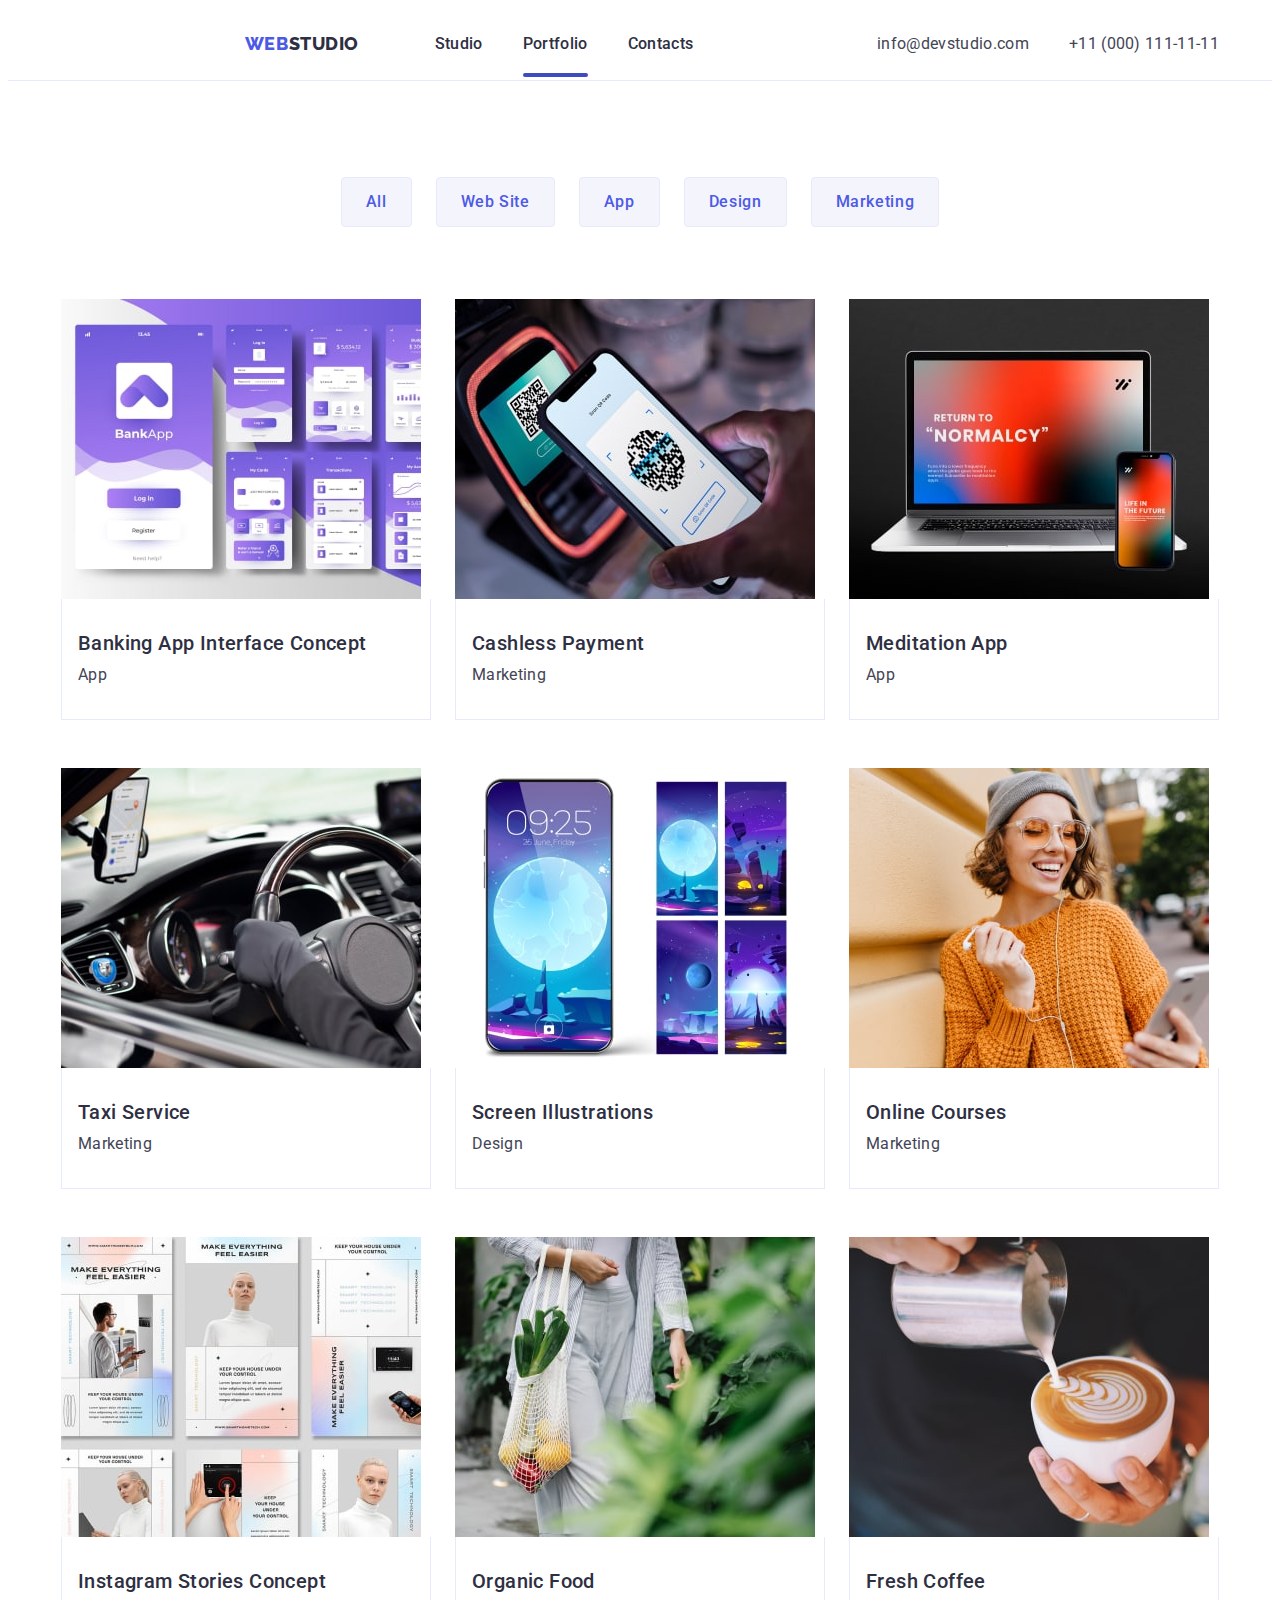
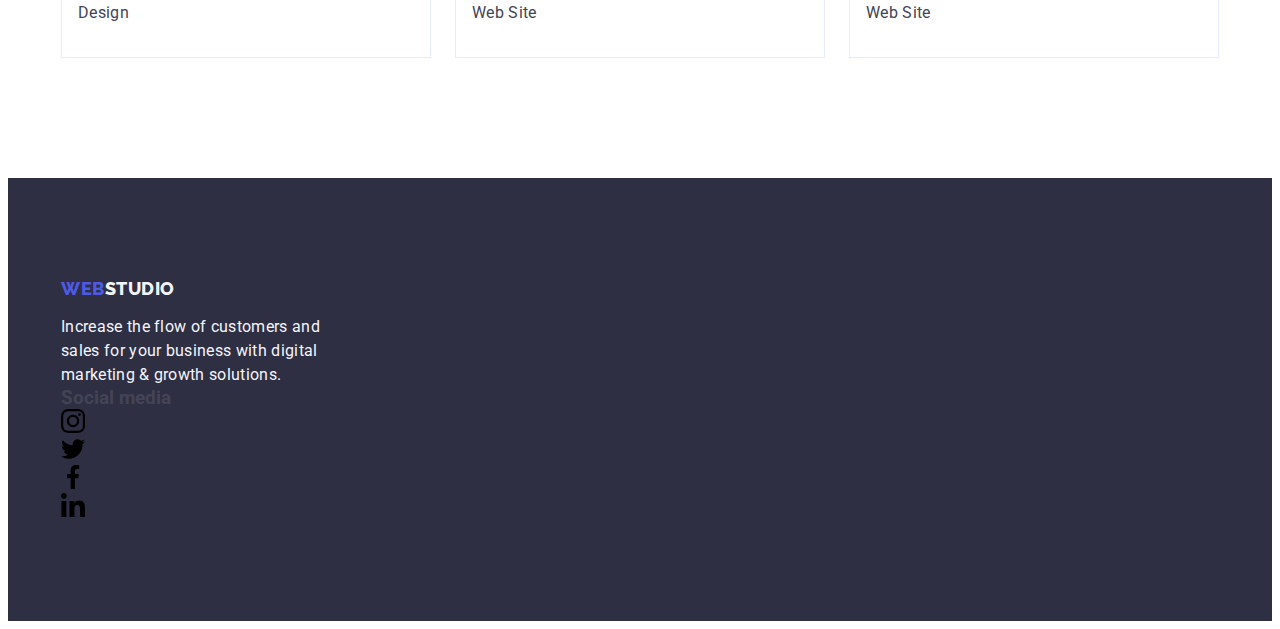
==== portfolio.html @ 26437683 "hw" ====
<!DOCTYPE html>
<html lang="en">
  <head>
    <meta charset="UTF-8" />
    <meta name="viewport" content="width=device-width, initial-scale=1.0" />
    <title>Portfolio</title>
    <link
      rel="stylesheet"
      href="https://cdnjs.cloudflare.com/ajax/libs/modern-normalize/2.0.0/modern-normalize.min.css"
      integrity="sha512-4xo8blKMVCiXpTaLzQSLSw3KFOVPWhm/TRtuPVc4WG6kUgjH6J03IBuG7JZPkcWMxJ5huwaBpOpnwYElP/m6wg=="
      crossorigin="anonymous"
      referrerpolicy="no-referrer"
    />
    <link rel="preconnect" href="https://fonts.googleapis.com" />
    <link rel="preconnect" href="https://fonts.gstatic.com" crossorigin />
    <link
      href="https://fonts.googleapis.com/css2?family=Raleway:wght@800&family=Roboto:wght@400;500;700;900&display=swap"
      rel="stylesheet"
    />
    <link rel="stylesheet" href="./css/styles.css" />
  </head>
  <body>
    <header class="portfolio">
      <div class="portfolio-container container">
        <nav class="portfolio-nav">
          <a href="./index.html" class="portfolio-link-logo link"
            >Web<span class="portfolio-accent">Studio</span>
          </a>
          <ul class="portfolio-list list">
            <li class="portfolio-item">
              <a href="./index.html" class="portfolio-link link">Studio</a>
            </li>
            <li class="portfolio-item">
              <a href="./portfolio.html" class="portfolio-link current link"
                >Portfolio</a
              >
            </li>
            <li class="portfolio-item">
              <a href="" class="portfolio-link link">Contacts</a>
            </li>
          </ul>
        </nav>
        <address class="portfolio-contacts">
          <ul class="portfolio-contacts-list list">
            <li class="portfolio-contacts-item">
              <a
                href="mailto:info@devstudio.com"
                class="portfolio-contacts-link link"
                >info@devstudio.com</a
              >
            </li>
            <li class="portfolio-contacts-item">
              <a href="tel:+110001111111" class="portfolio-contacts-link link"
                >+11 (000) 111-11-11</a
              >
            </li>
          </ul>
        </address>
      </div>
    </header>
    <main>
      <section class="menu">
        <div class="container">
          <h1 class="visually-hidden">Lorem ipsum</h1>
          <ul class="menu-list list">
            <li class="menu-item">
              <button type="button" id="all" class="menu-btn">All</button>
            </li>
            <li class="menu-item">
              <button type="button" id=">web-site" class="menu-btn">
                Web Site
              </button>
            </li>
            <li class="menu-item">
              <button type="button" id="app" class="menu-btn">App</button>
            </li>
            <li class="menu-item">
              <button type="button" id="design" class="menu-btn">Design</button>
            </li>
            <li class="menu-item">
              <button type="button" id="marketing" class="menu-btn">
                Marketing
              </button>
            </li>
          </ul>
          <ul class="gallery-list list">
            <li class="gallery-item">
              <a href="#app" class="gallery-link link">
                <img
                  src="./images/img1p.jpg"
                  alt="Banking Interface"
                  width="360"
                />
                <div class="text-container">
                  <h2 class="gallery-title">Banking App Interface Concept</h2>
                  <p class="gallery-text">App</p>
                </div>
              </a>
            </li>
            <li class="gallery-item">
              <a href="#maketing" class="gallery-link link">
                <img
                  src="./images/img2p.jpg"
                  alt="payment by phone"
                  width="360"
                />
                <div class="text-container">
                  <h2 class="gallery-title">Cashless Payment</h2>
                  <p class="gallery-text">Marketing</p>
                </div>
              </a>
            </li>
            <li class="gallery-item">
              <a href="#app" class="gallery-link link">
                <img
                  src="./images/img3p.jpg"
                  alt="laptop and phone"
                  width="360"
                />
                <div class="text-container">
                  <h2 class="gallery-title">Meditation App</h2>
                  <p class="gallery-text">App</p>
                </div>
              </a>
            </li>
            <li class="gallery-item">
              <a href="#matketing" class="gallery-link link">
                <img src="./images/img4p.jpg" alt="taxi salon" width="360" />
                <div class="text-container">
                  <h2 class="gallery-title">Taxi Service</h2>
                  <p class="gallery-text">Marketing</p>
                </div>
              </a>
            </li>
            <li class="gallery-item">
              <a href="#desing" class="gallery-link link">
                <img src="./images/img5p.jpg" alt="phone screen" width="360" />
                <div class="text-container">
                  <h2 class="gallery-title">Screen Illustrations</h2>
                  <p class="gallery-text">Design</p>
                </div>
              </a>
            </li>
            <li class="gallery-item">
              <a href="#marketing" class="gallery-link link">
                <img
                  src="./images/img6p.jpg"
                  alt="a girl in a yellow sweater"
                  width="360"
                />
                <div class="text-container">
                  <h2 class="gallery-title">Online Courses</h2>
                  <p class="gallery-text">Marketing</p>
                </div>
              </a>
            </li>
            <li class="gallery-item">
              <a href="design" class="gallery-link link">
                <img
                  src="./images/img7p.jpg"
                  alt="photo from Instagram"
                  width="360"
                />
                <div class="text-container">
                  <h2 class="gallery-title">Instagram Stories Concept</h2>
                  <div></div>
                  <p class="gallery-text">Design</p>
                </div>
              </a>
            </li>
            <li class="gallery-item">
              <a href="#web-site" class="gallery-link link">
                <img
                  src="./images/img8p.jpg"
                  alt="fruit in a bag"
                  width="360"
                />
                <div class="text-container">
                  <h2 class="gallery-title">Organic Food</h2>
                  <p class="gallery-text">Web Site</p>
                </div>
              </a>
            </li>
            <li class="gallery-item">
              <a href="#web-site" class="gallery-link link">
                <img
                  src="./images/img9p.jpg"
                  alt="coffee with milk"
                  width="360"
                />
                <div class="text-container">
                  <h2 class="gallery-title">Fresh Coffee</h2>
                  <p class="gallery-text">Web Site</p>
                </div>
              </a>
            </li>
          </ul>
        </div>
      </section>
    </main>
    <footer class="footer-pf">
      <div class="container">
        <div class="portfolio-footer-logo">
          <a href="./index.html" class="pf-link-logo link"
            >Web<span class="pf-logo-accent">Studio</span></a
          >
          <p class="pf-text">
            Increase the flow of customers and sales for your business with
            digital marketing & growth solutions.
          </p>
        </div>
        <div class="pf-social-media">
          <h3 class="pf-social-title">Social media</h3>
          <ul class="pf-social-list list">
            <li class="pf-social-item">
              <a
                class="pf-social-link link"
                link
                href=""
                aria-label="instagram"
                target="_blank"
              >
                <svg class="pf-socials-icons" width="24" height="24">
                  <use href="./images/icons.svg#icon-instagram"></use>
                </svg>
              </a>
            </li>
            <li class="pf-social-item">
              <a
                class="pf-social-link link"
                href=""
                aria-label="twitter"
                target="_blank"
              >
                <svg class="pfr-socials-icons" width="24" height="24">
                  <use href="./images/icons.svg#icon-twitter"></use>
                </svg>
              </a>
            </li>
            <li class="pf-social-item">
              <a
                class="pf-social-link link"
                href=""
                aria-label="facebook"
                target="_blank"
              >
                <svg class="pf-socials-icons" width="24" height="24">
                  <use href="./images/icons.svg#icon-facebook"></use>
                </svg>
              </a>
            </li>
            <li class="pf-social-item">
              <a
                class="pf-social-link link"
                href=""
                aria-label="linkedin"
                target="_blank"
              >
                <svg class="pf-socials-icons" width="24" height="24">
                  <use href="./images/icons.svg#icon-linkedin"></use>
                </svg>
              </a>
            </li>
          </ul>
        </div>
      </div>
    </footer>
  </body>
</html>
---- css/styles.css ----
:root{
    --cornflower:#E7E9FC;
    --iris:#4D5AE5;
    --navy-blue:#2E2F42;
    --slate:#434455;
    --white:#FFFFFF;
    --ocean:#404BBF;
    --cloud:#F4F4FD;
}

body{
    font-family: Roboto, sans-serif;
    color: #434455;
    background-color:var(--white);
}

h1,h2,h3,h4,h5,h6,p{
    margin-top: 0;
    margin-bottom: 0;
}

ul{
    margin-top: 0;
    margin-bottom: 0;
    padding-left: 0;
}

img{
    display: block;
}

.container{
    width: 100%;
    width: 1158px;
    max-width: 1440px;
padding-right: 15px;
padding-left: 15px;
margin: auto;
}

.link {
    text-decoration: none;
}

.list {
    list-style: none;
}

.visually-hidden {
    position: absolute;
    width: 1px;
    height: 1px;
    margin: -1px;
    border: 0;
    padding: 0;
    white-space: nowrap;
    clip-path: inset(100%);
    clip: rect(0 0 0 0);
    overflow: hidden;
}
.current {
    position: relative;
}
.current::after {
    content: '';
    position: absolute;
    bottom: -24px;
    left: 0;
    width: 100%;
    height: 4px;
    border-radius: 2px;
    background-color: var(--ocean);
}
/*-------------------------------------main page--------------------------------------*/

/*-----header------------------------------------------------------------------------*/
.main{
    display: flex;
    border-bottom: 1px solid var(--cornflower);
}

.main-container{
    display: flex;
    align-items: center;
}

.main-nav{
    display: flex;
    align-items: center;
    flex-grow: 1;
}
.main-item{
    padding: 24px 0;
}
.main-link-logo {
    color: var(--iris);
        font-family: Raleway, sans-serif;
        font-style: normal;
        font-size: 18px;
        font-weight: 800;
        line-height: 1.17;
        letter-spacing: 0.03em;
        text-transform: uppercase;
        margin-right: 76px;
}

.main-accent {
    color: var(--navy-blue);
}

.main-list{
    display: flex;
    gap: 40px;
}

.main-link {
    color: var(--navy-blue);
    font-size: 16px;
        font-weight: 500;
        line-height: 1.5;
        letter-spacing: 0.02em;
        transition: color 250ms cubic-bezier(0.4, 0, 0.2, 1);
}

.main-link:hover,
.main-link:focus,
.main-link:active{
    color: var(--ocean);
}



.main-contacts {
    font-style: normal;
}

.main-contacts-list{
    display: flex;
    gap: 40px;
    margin-left: auto;

}
.main-contacts-link{
    color: var(--slate);
    font-size: 16px;
        font-weight: 400;
        line-height: 1.5;
        letter-spacing: 0.02em;
        transition: color 250ms cubic-bezier(0.4, 0, 0.2, 1);
}
.main-contacts-link:hover,
.main-contacts-link:focus {
    color: var(--ocean);
}



/*-----section1---------------------------------------------------------------------*/

.section-one {
    max-width: 1440px;
    margin: 0 auto;
    background-color:var(--navy-blue);
    background-image: linear-gradient(
    180deg,
    rgba(46, 47, 66, 0.70),
    rgba(46, 47, 66, 0.70)
    ),
    url(../images/people-office.jpg);
    padding: 188px 0;
}

.section-one-container{

}

.section-one-title {
    color: var(--white);
    text-align: center;
        font-size: 56px;
        font-weight: 700;
        line-height:1.07;
        letter-spacing: 0.02em;
        max-width: 496px;
        margin: 0 auto;
        margin-bottom: 48px;
}

.section-one-btn {
    color: var(--white);
    background-color:var(--iris);
    font-size: 16px;
        font-weight: 500;
        line-height: 1.5;
        letter-spacing: 0.04em;
        cursor: pointer;
        font-family: inherit;
        display: block;
        margin: 0 auto;
        min-width: 169px;
        padding: 16px 32px;
        border: none;
        border-radius: 4px;
        box-shadow: 0px 4px 4px 0px rgba(0, 0, 0, 0.15);
        transition: background-color 250ms cubic-bezier(0.4, 0, 0.2, 1);
}
.section-one-btn:hover,
.section-one-btn:focus{
background-color: var(--ocean);
}

/*-----section2-----------------------------------------------------------------*/

.description{
    padding: 120px 0;

}

.description-list{
    display: flex;
    gap: 24px;
}

.description-list-item{
    max-width: 264px;
}

.description-container-icon{
    width: 264px;
    height: 112px;
    background-color: var(--cloud);
    margin-bottom: 24px;
    border-radius: 4px;
    display: flex;
    align-items: center;
    justify-content: center;

}

.description-title {
    color: var(--navy-blue);
    font-size: 20px;;
        font-weight: 500;
        line-height: 1.2;
        letter-spacing: 0.02em;
        margin-bottom: 8px;
}

.description-text {
    color: var(--slate);
    font-size: 16px;
        font-weight: 400;
        line-height: 1.5;
        letter-spacing: 0.02em;
}

/*-----section3-----*/

.doing{
    padding-bottom: 120px;
}
.doing-list{
    display: flex;
    gap: 24px;
}
.doing-item{
    width: calc((100% - 48px) / 3);
}
.doing-title {
    color: var(--navy-blue);
    text-align: center;
    font-size: 36px;
    font-weight: 700;
    line-height: 1.11;
    letter-spacing: 0.02em;
    text-transform: capitalize;
    margin: 0 auto;
    margin-bottom: 72px;
    min-width: 323px;
}

/*-----section4--------------------------------------------------------*/
.team {
    background-color: #F4F4FD;
    padding: 120px 0;
}
.team-list{
    display: flex;
    gap: 24px;
}

.team-item{
    width: calc((100% - 72px) / 4);
    max-width: 264px;
}

.team-title {
    color: var(--navy-blue);
    text-align: center;
    font-size: 36px;;
    font-weight: 700;
    line-height: 1.11;
    letter-spacing: 0.02em;
    text-transform: capitalize;
    margin: 0 auto;
    margin-bottom: 72px;
}

.team-item{
    background-color: #FFFFFF;
    border-radius: 0px 0px 4px 4px;
    box-shadow: 
    0px 2px 1px 0px rgba(46, 47, 66, 0.08),
    0px 1px 1px 0px rgba(46, 47, 66, 0.16),
    0px 1px 6px 0px rgba(46, 47, 66, 0.08);
}

.container-team{
    padding: 32px 16px;
}

.team-list-title{
    color: var(--navy-blue);
    text-align: center;
    font-size: 20px;
    font-weight: 500;
    line-height: 24px;
    letter-spacing: 0.4px;
    margin-bottom: 8px;
    text-align:center;
}

.team-text{
    text-align: center;
        font-size: 16px;
        font-weight: 400;
        line-height: 1.5;
        letter-spacing: 0.02em;
        text-align: center;
        margin-bottom: 8px;
}

.team-socials-container {

}

.list-team-socials {
    display: flex;
    gap: 24px;
}

.team-socials-item {
    width: 40px;
    height: 40px;
}

.team-social-link{
    background-color: var(--iris);
    border-radius: 50%;
    width: 100%;
    height: 100%;
    display: flex;
    align-items: center;
    justify-content: center;
    transition: background-color 250ms cubic-bezier(0.4, 0, 0.2, 1);
}

.team-social-link:is(:hover, :focus){
    background-color: var(--ocean);
}

.team-socials-icons {
fill: var(--cloud);
}

/*-----section5--------------------------------------------------------*/


.customers{
    padding: 120px 0;
}
.customers-title {
    color: var(--navy-blue);
    text-align: center;
    font-size: 36px;
        font-style: normal;
        font-weight: 700;
        line-height: 1.11;
        letter-spacing: 0.02em;
        text-transform: capitalize;
        margin-bottom: 72px;
        
}

.customers-list {
    display: flex;
    align-items: center;
    justify-content: center;
    gap: 24px;
}

.customers-item {
    width: 168px;
    height: 88px;
    display: flex;
        align-items: center;
        justify-content: center;
}


.customers-link{
    color: #8E8F99;
        padding: 16px 32px;
            border: 1px solid #8E8F99;
            border-radius: 4px;
            transition: color 250ms cubic-bezier(0.4, 0, 0.2, 1),
                        border-color 250ms cubic-bezier(0.4, 0, 0.2, 1);
}
.customers-link:is(:hover, :focus) {
    border-color: var(--ocean);
}
.customers-link:is(:hover, :focus) .customers-icons{
    color: var(--ocean);
}


.customers-icons {
    fill: currentColor;
}


/*-----footer----------------------------------------------------------------*/
.footer {
    background-color: var(--navy-blue);
    padding: 100px 0;
}
.container-footer{
    display: flex;
}
.footer-main-logo{
    margin-right: 120px;
}
.footer-link-logo{
    color: var(--iris);
    justify-content: center;
    font-family: Raleway, sans-serif;
        font-size: 18px;
        font-weight: 800;
        line-height: 1.17;
        letter-spacing: 0.03em;
        text-transform: uppercase;
        display: inline-block;
        margin-bottom: 16px;
}

.footer-logo-accent{
    color: var(--cloud);   
}

.footer-text {
    color: var(--cloud);
    font-size: 16px;
    font-weight: 400;
        line-height: 1.5;
        letter-spacing: 0.02em;
        max-width: 264px;
    }

    .container-social-media {
        
    }
    
.footer-social-title {
    color: var(--white);
        font-size: 16px;
        font-weight: 500;
        line-height: 1.5;
        letter-spacing: 0.02em;
        margin-bottom: 16px;
    }
    
    .footer-social-list {
        display: flex;
        gap: 16px;
    }
    
    
.footer-social-item {
    width: 40px;
    height: 40px;
    }
    
.footer-social-link {
    background-color: var(--iris);
    border-radius: 50%;
        width: 100%;
        height: 100%;
        display: flex;
        align-items: center;
        justify-content: center;
        color: var(--cloud);
        transition: background-color 250ms cubic-bezier(0.4, 0, 0.2, 1);
    }
    
    .footer-social-link:is(:hover, :focus){
    background-color: rgba(49, 208, 170, 1);
    }

    .footer-socials-icons {
        fill: currentColor;
    }

/*----------------------------------Portfolio-----------------------------------*/

/*-----Header-----*/

.portfolio{
    display: flex;
    border-bottom: 1px solid var(--cornflower);
}

.portfolio-container{
    display: flex;
    align-items: center;
}
.portfolio-nav{
    display: flex;
    align-items: center;
    flex-grow: 1;
    justify-content: center;
}

.portfolio-list{

}
.portfolio-link-logo {
    color: var(--iris);
        font-family: Raleway, sans-serif;
        font-style: normal;
        font-size: 18px;
        font-weight: 800;
        line-height: 1.17;
        letter-spacing: 0.03em;
        text-transform: uppercase;
        margin-right: 76px;
}

.portfolio-accent {
    color: var(--navy-blue);
}

.portfolio-list{
    display: flex;
    gap: 40px;
}

.portfolio-item{
    padding: 24px 0;
}
.portfolio-link {
    color: var(--navy-blue);
        font-size: 16px;
        font-weight: 500;
        line-height: 1.5;
        letter-spacing: 0.02em;
        transition: color 250ms cubic-bezier(0.4, 0, 0.2, 1);
}

.portfolio-link:hover,
.portfolio-link:focus,
.portfolio-link:active {
    color: var(--ocean);
}

.portfolio-contacts {
    font-style: normal;
}

.portfolio-contacts-list{
    display: flex;
    gap: 40px;
    margin-left: auto;
}

.portfolio-contacts-link {
    color: var(--slate);
        font-size: 16px;
        font-weight: 400;
        line-height: 1.5;
        letter-spacing: 0.02em;
        transition: color 250ms cubic-bezier(0.4, 0, 0.2, 1);
}

.portfolio-contacts-link:hover,
.portfolio-contacts-link:focus {
    color: var(--ocean);
}

/*-----Section-----*/
.menu {
    padding-top: 96px;
    padding-bottom: 120px;
}

.menu-list {
    display: flex;
    justify-content: center;
    gap: 24px;
    margin-bottom: 72px;
}

.menu-item{

}

.menu-btn {
    background-color: var(--cloud);
    color: var(--iris);
    text-align: center;
        font-size: 16px;
        font-family: inherit;
        font-style: normal;
        font-weight: 500;
        line-height: 1.5;
        letter-spacing: 0.04em;
        cursor: pointer;
        display: flex;
        border: 1px solid var(--cornflower);
        border-radius: 4px;
        padding: 12px 24px;
        transition:
            background-color 250ms cubic-bezier(0.4, 0, 0.2, 1),
            color 250ms cubic-bezier(0.4, 0, 0.2, 1),
            border 250ms cubic-bezier(0.4, 0, 0.2, 1);
}
.menu-btn:hover,
.menu-btn:focus{
    background-color: var(--ocean);
    color: var(--white);
    border: 1px solid transparent;
}

.gallery-list{
    display: flex;
    flex-wrap: wrap;
    gap: 24px;
    row-gap: 48px;
}
.gallery-item{
    width: calc((100% - 48px) / 3);
}

.text-container{
    padding: 32px 16px;
    border-right: 1px solid var(--cornflower);
    border-bottom:1px solid var(--cornflower);
    border-left: 1px solid var(--cornflower);
}

.gallery-title {
    color: var(--navy-blue);
    font-size: 20px;
    font-weight: 500;
    line-height: 1.2;
    letter-spacing: 0.02em;
    margin-bottom: 8px;
}

.gallery-text {
    color: var(--slate);
    font-size: 16px;
        font-weight: 400;
        line-height: 1.5;
        letter-spacing: 0.02em;
}

/*--------------------------------Footer-------------------------*/
.footer-pf {
    background-color: var(--navy-blue);
    padding: 100px 0;
}

.pf-link-logo {
    color: var(--iris);
        justify-content: center;
        font-family: Raleway, sans-serif;
        font-size: 18px;
        font-weight: 800;
        line-height: 1.17;
        letter-spacing: 0.03em;
        text-transform: uppercase;
        display: inline-block;
        margin-bottom: 16px;
}

.pf-logo-accent {
    color: var(--cloud);
}

.pf-text {
    color: var(--cloud);
    font-size: 16px;
    font-weight: 400;
    line-height: 1.5;
    letter-spacing: 0.02em;
    max-width: 264px;
}
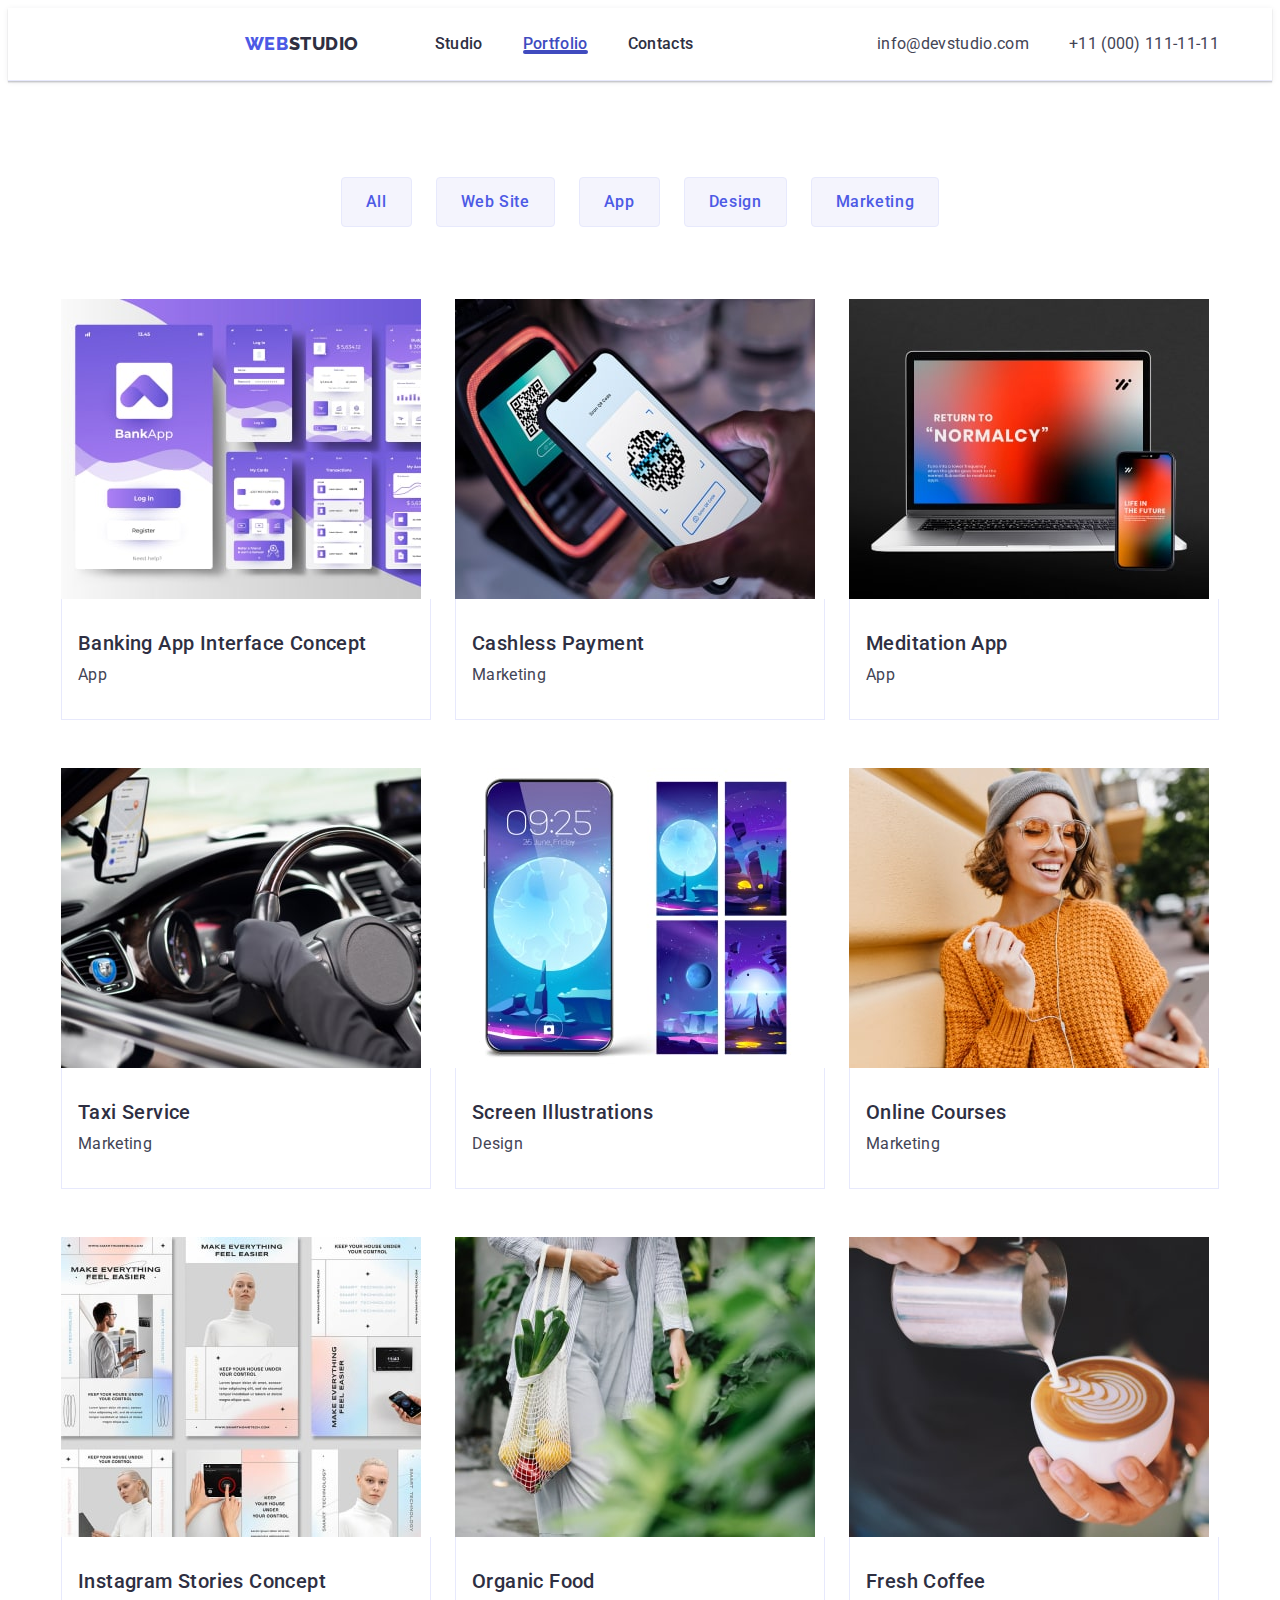
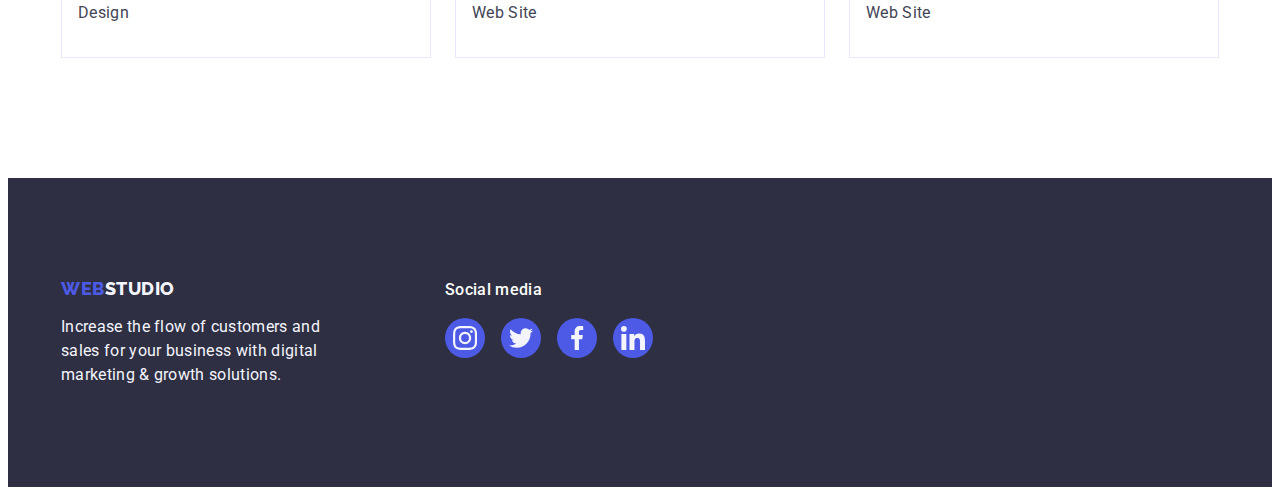
==== commit a65ced20: "hw1" ====
--- a/portfolio.html
+++ b/portfolio.html
@@ -198,65 +198,64 @@
         </div>
       </section>
     </main>
-    <footer class="footer-pf">
-      <div class="container">
-        <div class="portfolio-footer-logo">
-          <a href="./index.html" class="pf-link-logo link"
-            >Web<span class="pf-logo-accent">Studio</span></a
+    <footer class="footer">
+      <div class="container-footer container">
+        <div class="footer-main-logo">
+          <a href="./index.html" class="footer-link-logo link"
+            >Web<span class="footer-logo-accent">Studio</span></a
           >
-          <p class="pf-text">
+          <p class="footer-text">
             Increase the flow of customers and sales for your business with
             digital marketing & growth solutions.
           </p>
         </div>
-        <div class="pf-social-media">
-          <h3 class="pf-social-title">Social media</h3>
-          <ul class="pf-social-list list">
-            <li class="pf-social-item">
-              <a
-                class="pf-social-link link"
-                link
+        <div class="container-social-media">
+          <p class="footer-social-text">Social media</p>
+          <ul class="footer-social-list list">
+            <li class="footer-social-item">
+              <a
+                class="footer-social-link link"
                 href=""
                 aria-label="instagram"
                 target="_blank"
               >
-                <svg class="pf-socials-icons" width="24" height="24">
+                <svg class="footer-socials-icons" width="24" height="24">
                   <use href="./images/icons.svg#icon-instagram"></use>
                 </svg>
               </a>
             </li>
-            <li class="pf-social-item">
-              <a
-                class="pf-social-link link"
+            <li class="footer-social-item">
+              <a
+                class="footer-social-link link"
                 href=""
                 aria-label="twitter"
                 target="_blank"
               >
-                <svg class="pfr-socials-icons" width="24" height="24">
+                <svg class="footer-socials-icons" width="24" height="24">
                   <use href="./images/icons.svg#icon-twitter"></use>
                 </svg>
               </a>
             </li>
-            <li class="pf-social-item">
-              <a
-                class="pf-social-link link"
+            <li class="footer-social-item">
+              <a
+                class="footer-social-link link"
                 href=""
                 aria-label="facebook"
                 target="_blank"
               >
-                <svg class="pf-socials-icons" width="24" height="24">
+                <svg class="footer-socials-icons" width="24" height="24">
                   <use href="./images/icons.svg#icon-facebook"></use>
                 </svg>
               </a>
             </li>
-            <li class="pf-social-item">
-              <a
-                class="pf-social-link link"
+            <li class="footer-social-item">
+              <a
+                class="footer-social-link link"
                 href=""
                 aria-label="linkedin"
                 target="_blank"
               >
-                <svg class="pf-socials-icons" width="24" height="24">
+                <svg class="footer-socials-icons" width="24" height="24">
                   <use href="./images/icons.svg#icon-linkedin"></use>
                 </svg>
               </a>
--- a/css/styles.css
+++ b/css/styles.css
@@ -58,25 +58,17 @@
     clip: rect(0 0 0 0);
     overflow: hidden;
 }
-.current {
-    position: relative;
-}
-.current::after {
-    content: '';
-    position: absolute;
-    bottom: -24px;
-    left: 0;
-    width: 100%;
-    height: 4px;
-    border-radius: 2px;
-    background-color: var(--ocean);
-}
+
 /*-------------------------------------main page--------------------------------------*/
 
 /*-----header------------------------------------------------------------------------*/
 .main{
     display: flex;
     border-bottom: 1px solid var(--cornflower);
+    box-shadow:
+    0px 2px 1px rgba(46, 47, 66, 0.08),
+    0px 1px 1px rgba(46, 47, 66, 0.16),
+    0px 1px 6px rgba(46, 47, 66, 0.08);
 }
 
 .main-container{
@@ -128,6 +120,22 @@
     color: var(--ocean);
 }
 
+.current {
+    position: relative;
+    color: var(--ocean);
+    ;
+}
+
+.current::after {
+    content: '';
+    position: absolute;
+    bottom: -1px;
+    left: 0;
+    width: 100%;
+    height: 4px;
+    border-radius: 2px;
+    background-color: var(--ocean);
+}
 
 
 .main-contacts {
@@ -167,12 +175,13 @@
     rgba(46, 47, 66, 0.70)
     ),
     url(../images/people-office.jpg);
+    background-repeat: no-repeat;
+    background-position: center;
+    background-size: cover;
     padding: 188px 0;
 }
 
-.section-one-container{
-
-}
+
 
 .section-one-title {
     color: var(--white);
@@ -215,7 +224,9 @@
     padding: 120px 0;
 
 }
-
+.description-container{
+margin-bottom: 8px;
+}
 .description-list{
     display: flex;
     gap: 24px;
@@ -281,7 +292,7 @@
 
 /*-----section4--------------------------------------------------------*/
 .team {
-    background-color: #F4F4FD;
+    background-color: var(--cloud);
     padding: 120px 0;
 }
 .team-list{
@@ -292,6 +303,7 @@
 .team-item{
     width: calc((100% - 72px) / 4);
     max-width: 264px;
+
 }
 
 .team-title {
@@ -315,8 +327,8 @@
     0px 1px 6px 0px rgba(46, 47, 66, 0.08);
 }
 
-.container-team{
-    padding: 32px 16px;
+.social-container-team{
+    padding: 32px 0;
 }
 
 .team-list-title{
@@ -340,18 +352,17 @@
         margin-bottom: 8px;
 }
 
-.team-socials-container {
-
-}
-
 .list-team-socials {
     display: flex;
     gap: 24px;
+    justify-content: center;
+
 }
 
 .team-socials-item {
     width: 40px;
     height: 40px;
+
 }
 
 .team-social-link{
@@ -379,6 +390,8 @@
 .customers{
     padding: 120px 0;
 }
+
+
 .customers-title {
     color: var(--navy-blue);
     text-align: center;
@@ -436,6 +449,7 @@
 }
 .container-footer{
     display: flex;
+    align-items: baseline;
 }
 .footer-main-logo{
     margin-right: 120px;
@@ -466,11 +480,9 @@
         max-width: 264px;
     }
 
-    .container-social-media {
-        
-    }
+
     
-.footer-social-title {
+.footer-social-text {
     color: var(--white);
         font-size: 16px;
         font-weight: 500;
@@ -517,6 +529,10 @@
 .portfolio{
     display: flex;
     border-bottom: 1px solid var(--cornflower);
+        box-shadow:
+        0px 2px 1px rgba(46, 47, 66, 0.08),
+        0px 1px 1px rgba(46, 47, 66, 0.16),
+        0px 1px 6px rgba(46, 47, 66, 0.08);
 }
 
 .portfolio-container{
@@ -530,9 +546,7 @@
     justify-content: center;
 }
 
-.portfolio-list{
-
-}
+
 .portfolio-link-logo {
     color: var(--iris);
         font-family: Raleway, sans-serif;
@@ -552,6 +566,7 @@
 .portfolio-list{
     display: flex;
     gap: 40px;
+    
 }
 
 .portfolio-item{
@@ -571,6 +586,22 @@
 .portfolio-link:active {
     color: var(--ocean);
 }
+.current {
+    position: relative;
+    color: var(--ocean);
+    ;
+}
+
+.current::after {
+    content: '';
+    position: absolute;
+    bottom: -1px;
+    left: 0;
+    width: 100%;
+    height: 4px;
+    border-radius: 2px;
+    background-color: var(--ocean);
+}
 
 .portfolio-contacts {
     font-style: normal;
@@ -609,9 +640,6 @@
     margin-bottom: 72px;
 }
 
-.menu-item{
-
-}
 
 .menu-btn {
     background-color: var(--cloud);
@@ -675,33 +703,84 @@
 }
 
 /*--------------------------------Footer-------------------------*/
-.footer-pf {
+.footer {
     background-color: var(--navy-blue);
     padding: 100px 0;
 }
 
-.pf-link-logo {
+.container-footer {
+    display: flex;
+    align-items: baseline;
+}
+
+.footer-main-logo {
+    margin-right: 120px;
+}
+
+.footer-link-logo {
     color: var(--iris);
-        justify-content: center;
-        font-family: Raleway, sans-serif;
-        font-size: 18px;
-        font-weight: 800;
-        line-height: 1.17;
-        letter-spacing: 0.03em;
-        text-transform: uppercase;
-        display: inline-block;
-        margin-bottom: 16px;
-}
-
-.pf-logo-accent {
+    justify-content: center;
+    font-family: Raleway, sans-serif;
+    font-size: 18px;
+    font-weight: 800;
+    line-height: 1.17;
+    letter-spacing: 0.03em;
+    text-transform: uppercase;
+    display: inline-block;
+    margin-bottom: 16px;
+}
+
+.footer-logo-accent {
     color: var(--cloud);
 }
 
-.pf-text {
+.footer-text {
     color: var(--cloud);
     font-size: 16px;
     font-weight: 400;
     line-height: 1.5;
     letter-spacing: 0.02em;
     max-width: 264px;
+}
+
+
+
+.footer-social-text {
+    color: var(--white);
+    font-size: 16px;
+    font-weight: 500;
+    line-height: 1.5;
+    letter-spacing: 0.02em;
+    margin-bottom: 16px;
+}
+
+.footer-social-list {
+    display: flex;
+    gap: 16px;
+}
+
+
+.footer-social-item {
+    width: 40px;
+    height: 40px;
+}
+
+.footer-social-link {
+    background-color: var(--iris);
+    border-radius: 50%;
+    width: 100%;
+    height: 100%;
+    display: flex;
+    align-items: center;
+    justify-content: center;
+    color: var(--cloud);
+    transition: background-color 250ms cubic-bezier(0.4, 0, 0.2, 1);
+}
+
+.footer-social-link:is(:hover, :focus) {
+    background-color: rgba(49, 208, 170, 1);
+}
+
+.footer-socials-icons {
+    fill: currentColor;
 }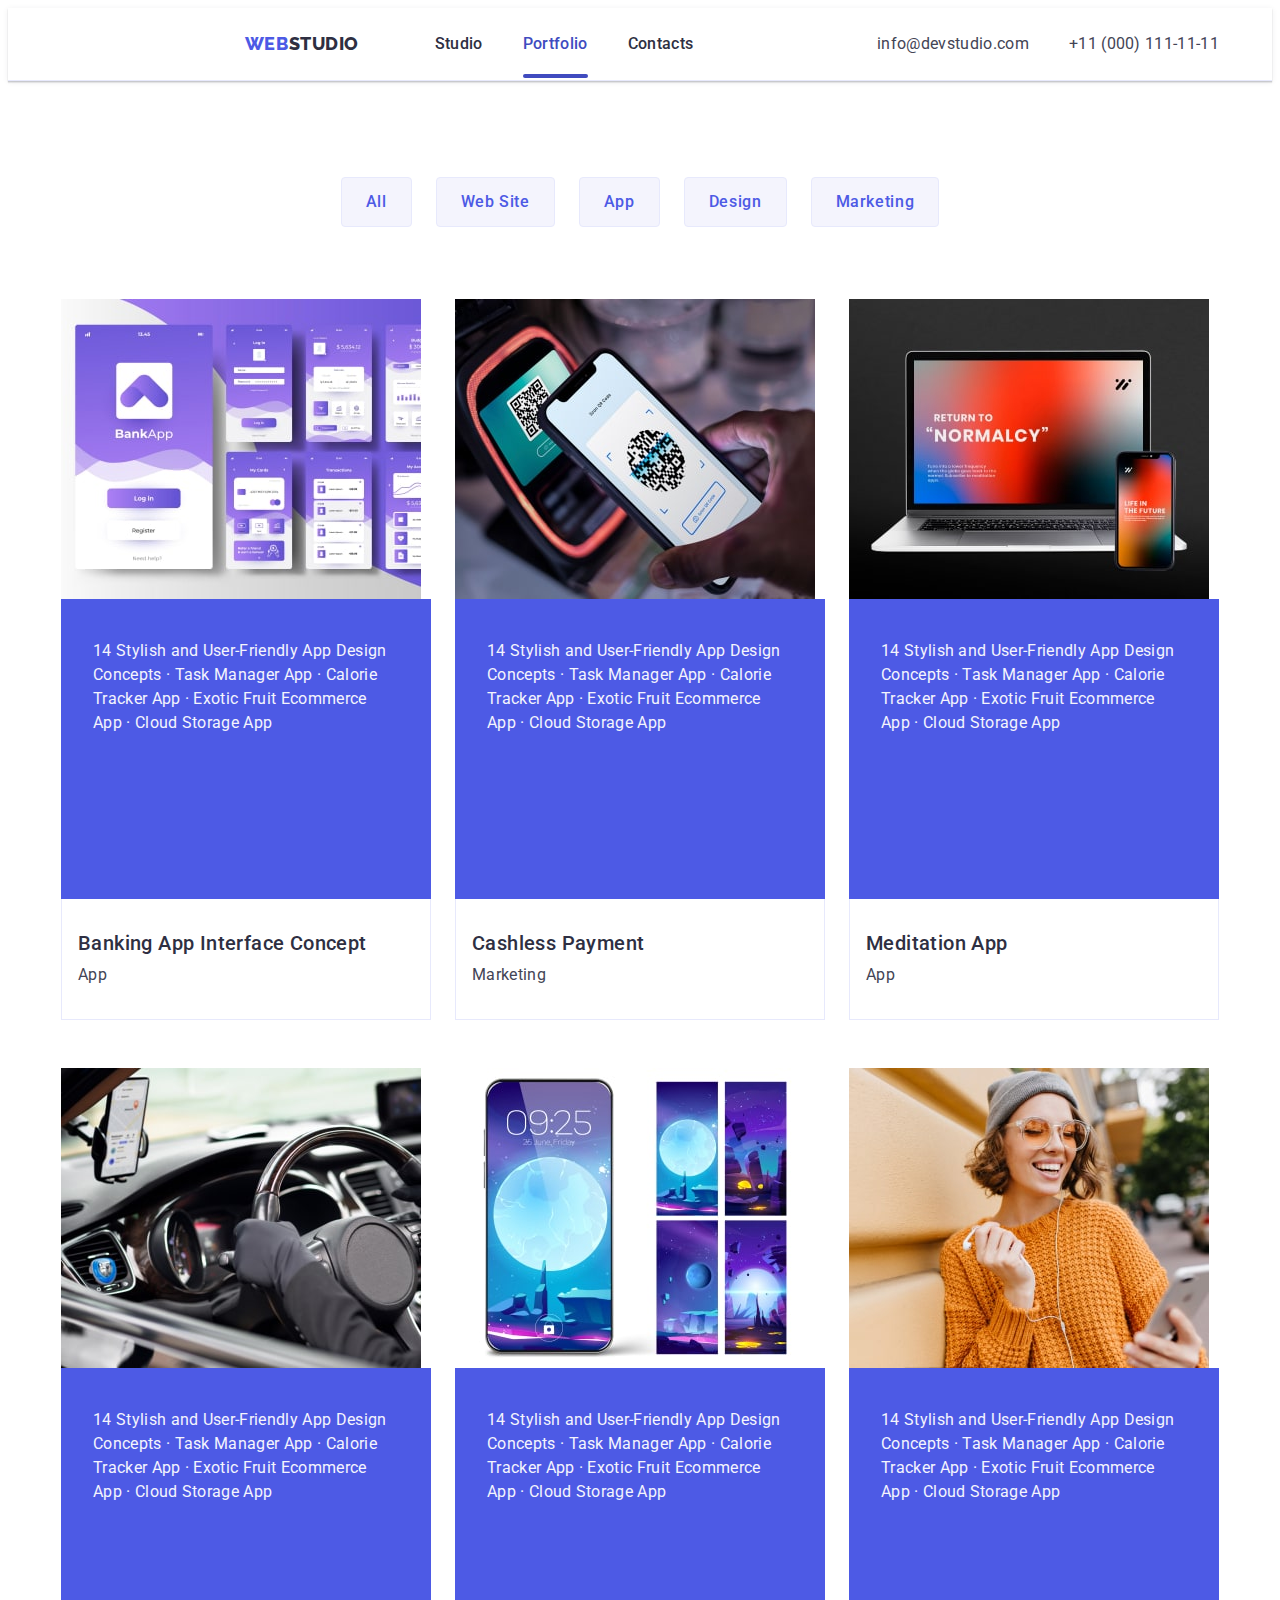
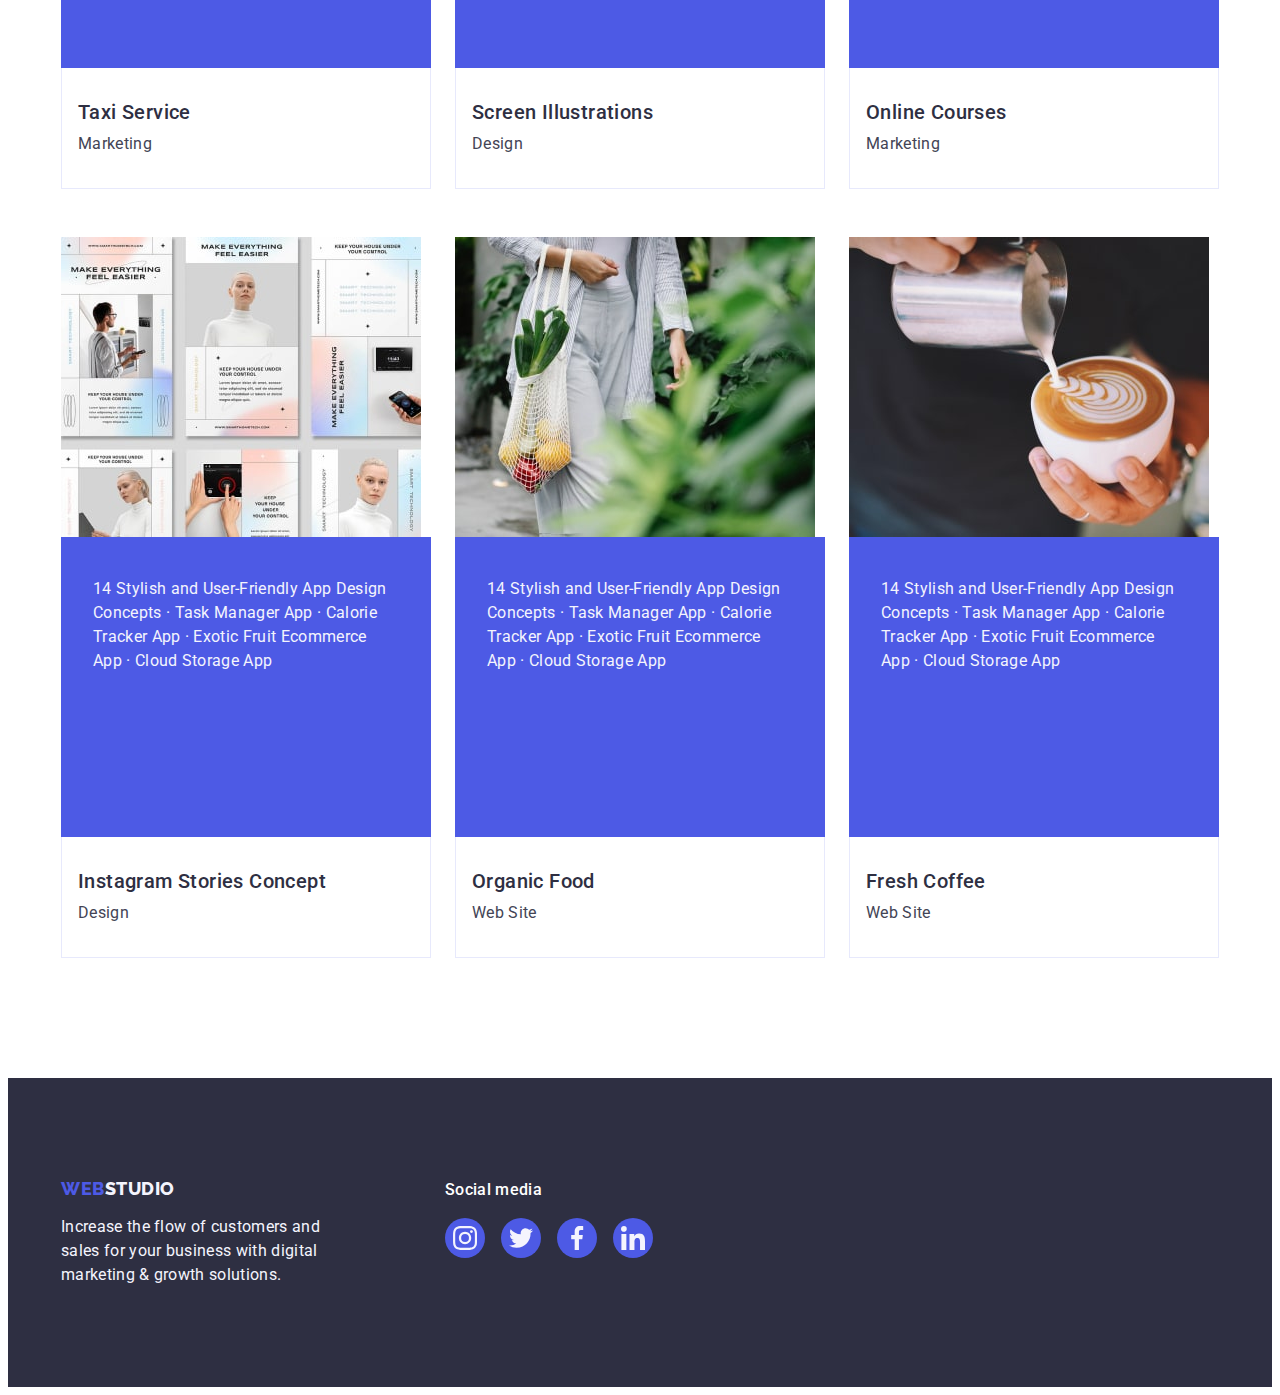
==== commit 7cb844d6: "+++" ====
--- a/portfolio.html
+++ b/portfolio.html
@@ -86,11 +86,18 @@
           <ul class="gallery-list list">
             <li class="gallery-item">
               <a href="#app" class="gallery-link link">
-                <img
-                  src="./images/img1p.jpg"
-                  alt="Banking Interface"
-                  width="360"
-                />
+                <div class="pf-container-overflow">
+                  <img
+                    src="./images/img1p.jpg"
+                    alt="Banking Interface"
+                    width="360"
+                  />
+                </div>
+                <p class="overflow">
+                  14 Stylish and User-Friendly App Design Concepts · Task
+                  Manager App · Calorie Tracker App · Exotic Fruit Ecommerce App
+                  · Cloud Storage App
+                </p>
                 <div class="text-container">
                   <h2 class="gallery-title">Banking App Interface Concept</h2>
                   <p class="gallery-text">App</p>
@@ -99,11 +106,18 @@
             </li>
             <li class="gallery-item">
               <a href="#maketing" class="gallery-link link">
-                <img
-                  src="./images/img2p.jpg"
-                  alt="payment by phone"
-                  width="360"
-                />
+                <div class="pf-container-overflow">
+                  <img
+                    src="./images/img2p.jpg"
+                    alt="payment by phone"
+                    width="360"
+                  />
+                </div>
+                <p class="overflow">
+                  14 Stylish and User-Friendly App Design Concepts · Task
+                  Manager App · Calorie Tracker App · Exotic Fruit Ecommerce App
+                  · Cloud Storage App
+                </p>
                 <div class="text-container">
                   <h2 class="gallery-title">Cashless Payment</h2>
                   <p class="gallery-text">Marketing</p>
@@ -112,11 +126,19 @@
             </li>
             <li class="gallery-item">
               <a href="#app" class="gallery-link link">
-                <img
-                  src="./images/img3p.jpg"
-                  alt="laptop and phone"
-                  width="360"
-                />
+                <div class="pf-container-overflow">
+                  <img
+                    class="pf-img"
+                    src="./images/img3p.jpg"
+                    alt="laptop and phone"
+                    width="360"
+                  />
+                </div>
+                <p class="overflow">
+                  14 Stylish and User-Friendly App Design Concepts · Task
+                  Manager App · Calorie Tracker App · Exotic Fruit Ecommerce App
+                  · Cloud Storage App
+                </p>
                 <div class="text-container">
                   <h2 class="gallery-title">Meditation App</h2>
                   <p class="gallery-text">App</p>
@@ -125,7 +147,14 @@
             </li>
             <li class="gallery-item">
               <a href="#matketing" class="gallery-link link">
-                <img src="./images/img4p.jpg" alt="taxi salon" width="360" />
+                <div class="pf-container-overflow">
+                  <img src="./images/img4p.jpg" alt="taxi salon" width="360" />
+                </div>
+                <p class="overflow">
+                  14 Stylish and User-Friendly App Design Concepts · Task
+                  Manager App · Calorie Tracker App · Exotic Fruit Ecommerce App
+                  · Cloud Storage App
+                </p>
                 <div class="text-container">
                   <h2 class="gallery-title">Taxi Service</h2>
                   <p class="gallery-text">Marketing</p>
@@ -134,7 +163,18 @@
             </li>
             <li class="gallery-item">
               <a href="#desing" class="gallery-link link">
-                <img src="./images/img5p.jpg" alt="phone screen" width="360" />
+                <div class="pf-container-overflow">
+                  <img
+                    src="./images/img5p.jpg"
+                    alt="phone screen"
+                    width="360"
+                  />
+                </div>
+                <p class="overflow">
+                  14 Stylish and User-Friendly App Design Concepts · Task
+                  Manager App · Calorie Tracker App · Exotic Fruit Ecommerce App
+                  · Cloud Storage App
+                </p>
                 <div class="text-container">
                   <h2 class="gallery-title">Screen Illustrations</h2>
                   <p class="gallery-text">Design</p>
@@ -143,11 +183,18 @@
             </li>
             <li class="gallery-item">
               <a href="#marketing" class="gallery-link link">
-                <img
-                  src="./images/img6p.jpg"
-                  alt="a girl in a yellow sweater"
-                  width="360"
-                />
+                <div class="pf-container-overflow">
+                  <img
+                    src="./images/img6p.jpg"
+                    alt="a girl in a yellow sweater"
+                    width="360"
+                  />
+                </div>
+                <p class="overflow">
+                  14 Stylish and User-Friendly App Design Concepts · Task
+                  Manager App · Calorie Tracker App · Exotic Fruit Ecommerce App
+                  · Cloud Storage App
+                </p>
                 <div class="text-container">
                   <h2 class="gallery-title">Online Courses</h2>
                   <p class="gallery-text">Marketing</p>
@@ -156,11 +203,18 @@
             </li>
             <li class="gallery-item">
               <a href="design" class="gallery-link link">
-                <img
-                  src="./images/img7p.jpg"
-                  alt="photo from Instagram"
-                  width="360"
-                />
+                <div class="pf-container-overflow">
+                  <img
+                    src="./images/img7p.jpg"
+                    alt="photo from Instagram"
+                    width="360"
+                  />
+                </div>
+                <p class="overflow">
+                  14 Stylish and User-Friendly App Design Concepts · Task
+                  Manager App · Calorie Tracker App · Exotic Fruit Ecommerce App
+                  · Cloud Storage App
+                </p>
                 <div class="text-container">
                   <h2 class="gallery-title">Instagram Stories Concept</h2>
                   <div></div>
@@ -170,11 +224,18 @@
             </li>
             <li class="gallery-item">
               <a href="#web-site" class="gallery-link link">
-                <img
-                  src="./images/img8p.jpg"
-                  alt="fruit in a bag"
-                  width="360"
-                />
+                <div class="pf-container-overflow">
+                  <img
+                    src="./images/img8p.jpg"
+                    alt="fruit in a bag"
+                    width="360"
+                  />
+                </div>
+                <p class="overflow">
+                  14 Stylish and User-Friendly App Design Concepts · Task
+                  Manager App · Calorie Tracker App · Exotic Fruit Ecommerce App
+                  · Cloud Storage App
+                </p>
                 <div class="text-container">
                   <h2 class="gallery-title">Organic Food</h2>
                   <p class="gallery-text">Web Site</p>
@@ -183,11 +244,18 @@
             </li>
             <li class="gallery-item">
               <a href="#web-site" class="gallery-link link">
-                <img
-                  src="./images/img9p.jpg"
-                  alt="coffee with milk"
-                  width="360"
-                />
+                <div class="pf-container-overflow">
+                  <img
+                    src="./images/img9p.jpg"
+                    alt="coffee with milk"
+                    width="360"
+                  />
+                </div>
+                <p class="overflow">
+                  14 Stylish and User-Friendly App Design Concepts · Task
+                  Manager App · Calorie Tracker App · Exotic Fruit Ecommerce App
+                  · Cloud Storage App
+                </p>
                 <div class="text-container">
                   <h2 class="gallery-title">Fresh Coffee</h2>
                   <p class="gallery-text">Web Site</p>
--- a/css/styles.css
+++ b/css/styles.css
@@ -6,6 +6,7 @@
     --white:#FFFFFF;
     --ocean:#404BBF;
     --cloud:#F4F4FD;
+    --light-slate: #8E8F99;
 }
 
 body{
@@ -112,6 +113,7 @@
         line-height: 1.5;
         letter-spacing: 0.02em;
         transition: color 250ms cubic-bezier(0.4, 0, 0.2, 1);
+        padding: 24px 0;
 }
 
 .main-link:hover,
@@ -225,11 +227,12 @@
 
 }
 .description-container{
-margin-bottom: 8px;
+    
 }
 .description-list{
     display: flex;
     gap: 24px;
+    
 }
 
 .description-list-item{
@@ -242,9 +245,11 @@
     background-color: var(--cloud);
     margin-bottom: 24px;
     border-radius: 4px;
+    margin-bottom: 8px;
     display: flex;
     align-items: center;
     justify-content: center;
+    
 
 }
 
@@ -254,7 +259,6 @@
         font-weight: 500;
         line-height: 1.2;
         letter-spacing: 0.02em;
-        margin-bottom: 8px;
 }
 
 .description-text {
@@ -327,7 +331,7 @@
     0px 1px 6px 0px rgba(46, 47, 66, 0.08);
 }
 
-.social-container-team{
+.container-team{
     padding: 32px 0;
 }
 
@@ -362,6 +366,7 @@
 .team-socials-item {
     width: 40px;
     height: 40px;
+    transition: background-color 250ms cubic-bezier(0.4, 0, 0.2, 1);
 
 }
 
@@ -373,7 +378,7 @@
     display: flex;
     align-items: center;
     justify-content: center;
-    transition: background-color 250ms cubic-bezier(0.4, 0, 0.2, 1);
+
 }
 
 .team-social-link:is(:hover, :focus){
@@ -422,18 +427,25 @@
 
 
 .customers-link{
-    color: #8E8F99;
-        padding: 16px 32px;
-            border: 1px solid #8E8F99;
-            border-radius: 4px;
-            transition: color 250ms cubic-bezier(0.4, 0, 0.2, 1),
-                        border-color 250ms cubic-bezier(0.4, 0, 0.2, 1);
+    width: 100%;
+    height: 100%;
+    color: var(--light-slate);
+    padding: 16px 32px;
+    border: 1px solid var(--light-slate);
+    border-radius: 4px;
+    display: flex;
+    align-items: center;
+    justify-content: center;
+    transition: color 250ms cubic-bezier(0.4, 0, 0.2, 1),
+                border-color 250ms cubic-bezier(0.4, 0, 0.2, 1);
 }
 .customers-link:is(:hover, :focus) {
     border-color: var(--ocean);
+    color: var(--ocean);
 }
 .customers-link:is(:hover, :focus) .customers-icons{
     color: var(--ocean);
+    border-color: var(--ocean);
 }
 
 
@@ -579,6 +591,7 @@
         line-height: 1.5;
         letter-spacing: 0.02em;
         transition: color 250ms cubic-bezier(0.4, 0, 0.2, 1);
+        padding: 24px 0;
 }
 
 .portfolio-link:hover,
@@ -652,20 +665,25 @@
         line-height: 1.5;
         letter-spacing: 0.04em;
         cursor: pointer;
-        display: flex;
+        display: block;
         border: 1px solid var(--cornflower);
         border-radius: 4px;
         padding: 12px 24px;
         transition:
-            background-color 250ms cubic-bezier(0.4, 0, 0.2, 1),
-            color 250ms cubic-bezier(0.4, 0, 0.2, 1),
-            border 250ms cubic-bezier(0.4, 0, 0.2, 1);
+                background-color 250ms cubic-bezier(0.4, 0, 0.2, 1),
+                color 250ms cubic-bezier(0.4, 0, 0.2, 1),
+                border 250ms cubic-bezier(0.4, 0, 0.2, 1),
+                box-shadow 250ms cubic-bezier(0.4, 0, 0.2, 1);
 }
 .menu-btn:hover,
 .menu-btn:focus{
     background-color: var(--ocean);
     color: var(--white);
     border: 1px solid transparent;
+    box-shadow: 
+        0px 3px 1px rgba(0, 0, 0, 0.1),
+        0px 2px 1px rgba(0, 0, 0, 0.08),
+        0px 2px 2px rgba(0, 0, 0, 0.12);
 }
 
 .gallery-list{
@@ -676,6 +694,31 @@
 }
 .gallery-item{
     width: calc((100% - 48px) / 3);
+    
+}
+
+.gallery-link{
+transition: box-shadow 250ms cubic-bezier(0.4, 0, 0.2, 1);
+}
+.gallery-link:hover, :focus{
+    transform: translateY(0%);
+}
+
+.pf-container-overflow{
+    overflow: hidden;
+    position: relative;
+}
+
+.overflow{
+        font-size: 16px;
+        font-weight: 400;
+        line-height: 1.5;
+        letter-spacing: 0.02em;
+        color: var(--cloud);
+        max-width: 360px;
+        margin: 0 auto;
+        padding: 40px 32px 164px;
+        background-color: var(--iris);
 }
 
 .text-container{
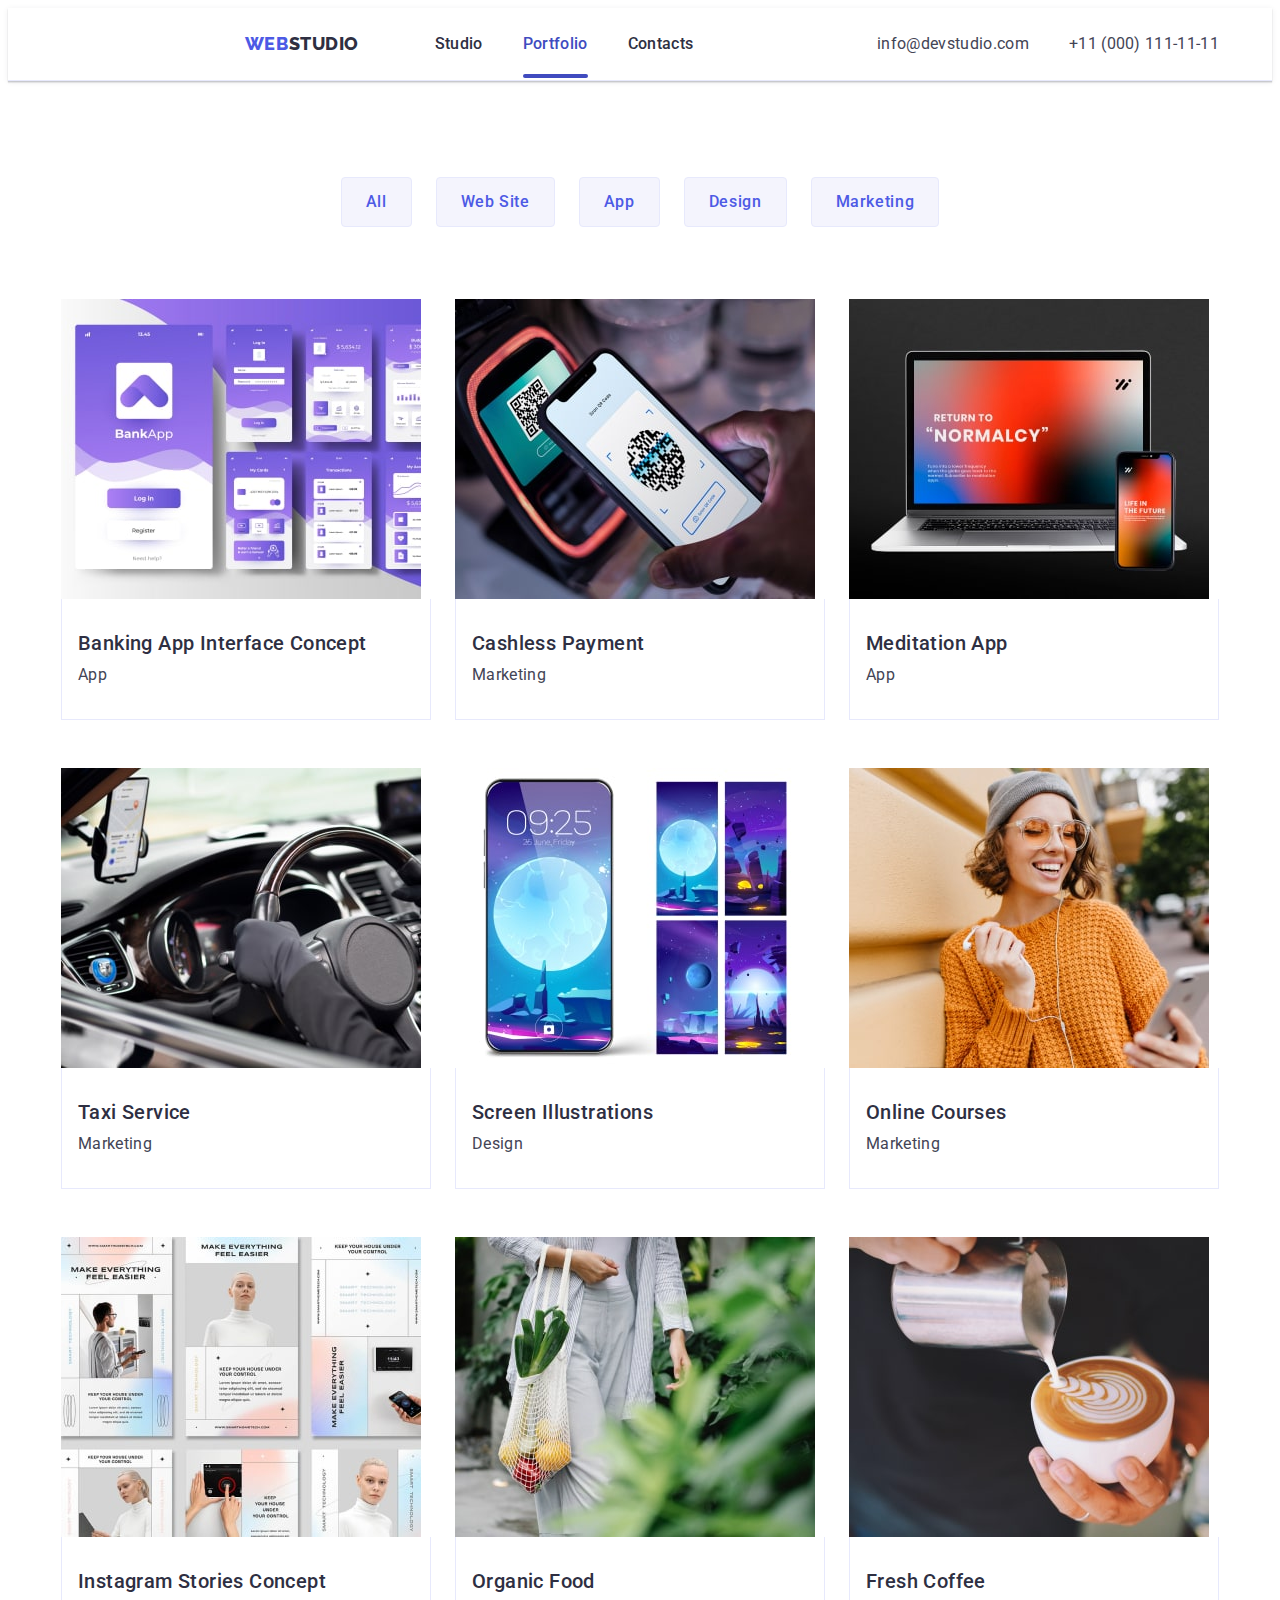
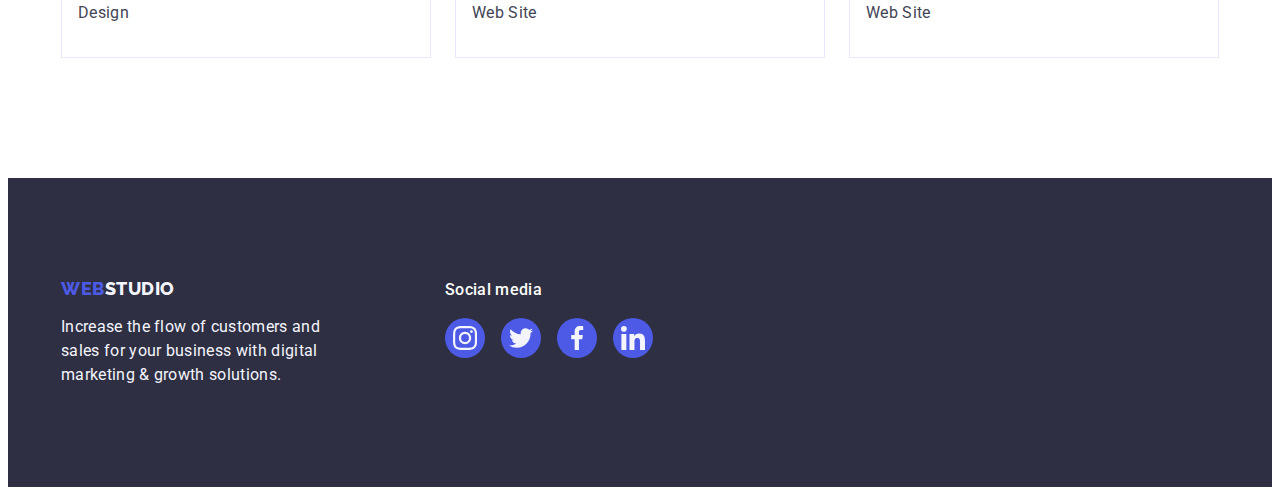
==== commit cd56c29e: "+js" ====
--- a/portfolio.html
+++ b/portfolio.html
@@ -92,12 +92,12 @@
                     alt="Banking Interface"
                     width="360"
                   />
-                </div>
-                <p class="overflow">
-                  14 Stylish and User-Friendly App Design Concepts · Task
-                  Manager App · Calorie Tracker App · Exotic Fruit Ecommerce App
-                  · Cloud Storage App
-                </p>
+                  <p class="overflow">
+                    14 Stylish and User-Friendly App Design Concepts · Task
+                    Manager App · Calorie Tracker App · Exotic Fruit Ecommerce
+                    App · Cloud Storage App
+                  </p>
+                </div>
                 <div class="text-container">
                   <h2 class="gallery-title">Banking App Interface Concept</h2>
                   <p class="gallery-text">App</p>
@@ -112,12 +112,12 @@
                     alt="payment by phone"
                     width="360"
                   />
-                </div>
-                <p class="overflow">
-                  14 Stylish and User-Friendly App Design Concepts · Task
-                  Manager App · Calorie Tracker App · Exotic Fruit Ecommerce App
-                  · Cloud Storage App
-                </p>
+                  <p class="overflow">
+                    14 Stylish and User-Friendly App Design Concepts · Task
+                    Manager App · Calorie Tracker App · Exotic Fruit Ecommerce
+                    App · Cloud Storage App
+                  </p>
+                </div>
                 <div class="text-container">
                   <h2 class="gallery-title">Cashless Payment</h2>
                   <p class="gallery-text">Marketing</p>
@@ -133,12 +133,12 @@
                     alt="laptop and phone"
                     width="360"
                   />
-                </div>
-                <p class="overflow">
-                  14 Stylish and User-Friendly App Design Concepts · Task
-                  Manager App · Calorie Tracker App · Exotic Fruit Ecommerce App
-                  · Cloud Storage App
-                </p>
+                  <p class="overflow">
+                    14 Stylish and User-Friendly App Design Concepts · Task
+                    Manager App · Calorie Tracker App · Exotic Fruit Ecommerce
+                    App · Cloud Storage App
+                  </p>
+                </div>
                 <div class="text-container">
                   <h2 class="gallery-title">Meditation App</h2>
                   <p class="gallery-text">App</p>
@@ -149,12 +149,12 @@
               <a href="#matketing" class="gallery-link link">
                 <div class="pf-container-overflow">
                   <img src="./images/img4p.jpg" alt="taxi salon" width="360" />
-                </div>
-                <p class="overflow">
-                  14 Stylish and User-Friendly App Design Concepts · Task
-                  Manager App · Calorie Tracker App · Exotic Fruit Ecommerce App
-                  · Cloud Storage App
-                </p>
+                  <p class="overflow">
+                    14 Stylish and User-Friendly App Design Concepts · Task
+                    Manager App · Calorie Tracker App · Exotic Fruit Ecommerce
+                    App · Cloud Storage App
+                  </p>
+                </div>
                 <div class="text-container">
                   <h2 class="gallery-title">Taxi Service</h2>
                   <p class="gallery-text">Marketing</p>
@@ -169,12 +169,12 @@
                     alt="phone screen"
                     width="360"
                   />
-                </div>
-                <p class="overflow">
-                  14 Stylish and User-Friendly App Design Concepts · Task
-                  Manager App · Calorie Tracker App · Exotic Fruit Ecommerce App
-                  · Cloud Storage App
-                </p>
+                  <p class="overflow">
+                    14 Stylish and User-Friendly App Design Concepts · Task
+                    Manager App · Calorie Tracker App · Exotic Fruit Ecommerce
+                    App · Cloud Storage App
+                  </p>
+                </div>
                 <div class="text-container">
                   <h2 class="gallery-title">Screen Illustrations</h2>
                   <p class="gallery-text">Design</p>
@@ -189,12 +189,12 @@
                     alt="a girl in a yellow sweater"
                     width="360"
                   />
-                </div>
-                <p class="overflow">
-                  14 Stylish and User-Friendly App Design Concepts · Task
-                  Manager App · Calorie Tracker App · Exotic Fruit Ecommerce App
-                  · Cloud Storage App
-                </p>
+                  <p class="overflow">
+                    14 Stylish and User-Friendly App Design Concepts · Task
+                    Manager App · Calorie Tracker App · Exotic Fruit Ecommerce
+                    App · Cloud Storage App
+                  </p>
+                </div>
                 <div class="text-container">
                   <h2 class="gallery-title">Online Courses</h2>
                   <p class="gallery-text">Marketing</p>
@@ -209,12 +209,12 @@
                     alt="photo from Instagram"
                     width="360"
                   />
-                </div>
-                <p class="overflow">
-                  14 Stylish and User-Friendly App Design Concepts · Task
-                  Manager App · Calorie Tracker App · Exotic Fruit Ecommerce App
-                  · Cloud Storage App
-                </p>
+                  <p class="overflow">
+                    14 Stylish and User-Friendly App Design Concepts · Task
+                    Manager App · Calorie Tracker App · Exotic Fruit Ecommerce
+                    App · Cloud Storage App
+                  </p>
+                </div>
                 <div class="text-container">
                   <h2 class="gallery-title">Instagram Stories Concept</h2>
                   <div></div>
@@ -230,12 +230,12 @@
                     alt="fruit in a bag"
                     width="360"
                   />
-                </div>
-                <p class="overflow">
-                  14 Stylish and User-Friendly App Design Concepts · Task
-                  Manager App · Calorie Tracker App · Exotic Fruit Ecommerce App
-                  · Cloud Storage App
-                </p>
+                  <p class="overflow">
+                    14 Stylish and User-Friendly App Design Concepts · Task
+                    Manager App · Calorie Tracker App · Exotic Fruit Ecommerce
+                    App · Cloud Storage App
+                  </p>
+                </div>
                 <div class="text-container">
                   <h2 class="gallery-title">Organic Food</h2>
                   <p class="gallery-text">Web Site</p>
@@ -250,12 +250,12 @@
                     alt="coffee with milk"
                     width="360"
                   />
-                </div>
-                <p class="overflow">
-                  14 Stylish and User-Friendly App Design Concepts · Task
-                  Manager App · Calorie Tracker App · Exotic Fruit Ecommerce App
-                  · Cloud Storage App
-                </p>
+                  <p class="overflow">
+                    14 Stylish and User-Friendly App Design Concepts · Task
+                    Manager App · Calorie Tracker App · Exotic Fruit Ecommerce
+                    App · Cloud Storage App
+                  </p>
+                </div>
                 <div class="text-container">
                   <h2 class="gallery-title">Fresh Coffee</h2>
                   <p class="gallery-text">Web Site</p>
--- a/css/styles.css
+++ b/css/styles.css
@@ -694,15 +694,16 @@
 }
 .gallery-item{
     width: calc((100% - 48px) / 3);
-    
 }
 
 .gallery-link{
-transition: box-shadow 250ms cubic-bezier(0.4, 0, 0.2, 1);
-}
-.gallery-link:hover, :focus{
+    transition: box-shadow 250ms cubic-bezier(0.4, 0, 0.2, 1);
+}
+.gallery-link:hover, :focus .verflow{
     transform: translateY(0%);
-}
+
+}
+
 
 .pf-container-overflow{
     overflow: hidden;
@@ -710,14 +711,20 @@
 }
 
 .overflow{
+    position: absolute;
+    top:0;
         font-size: 16px;
         font-weight: 400;
         line-height: 1.5;
         letter-spacing: 0.02em;
         color: var(--cloud);
         max-width: 360px;
+        width: 100%;
+        height: 100%;
+        transform: translateY(100%);
+        transition: transform 250ms cubic-bezier(0.4, 0, 0.2, 1);
         margin: 0 auto;
-        padding: 40px 32px 164px;
+        padding: 40px 32px;
         background-color: var(--iris);
 }
 
@@ -826,4 +833,62 @@
 
 .footer-socials-icons {
     fill: currentColor;
+}
+
+/*---------------------------------------------------modal-----------------------------------------------*/
+.backdrop{
+    position: fixed; 
+    top: 0;
+    left: 0;
+    width: 100%;
+    height: 100%;
+    background-color: #FCFCFC;
+    transition: opacity 250ms cubic-bezier(0.4, 0, 0.2, 1),
+                visibility 250ms cubic-bezier(0.4, 0, 0.2, 1);
+}
+.is-hidden{
+    opacity: 0;
+    visibility: hidden;
+    pointer-events: none;
+}
+.madal{
+    position: absolute;
+    top: 50%;
+    left: 50%;
+    transform: translate(-50%, -50%) scale(1);
+    width: 408px;
+    min-height: 584px;
+    background: #fcfcfc;
+    border-radius: 4px;
+    transition: transform 250ms cubic-bezier(0.4, 0, 0.2, 1);
+    box-shadow: 0px 1px 1px rgba(0, 0, 0, 0.14),
+                0px 1px 3px rgba(0, 0, 0, 0.12),
+                0px 2px 1px rgba(0, 0, 0, 0.2);
+}
+.btn-modal{
+    position: absolute;
+    width: 24px;
+    height: 24px;
+    top: 24px;
+    right: 24px;
+    background-color: var(--cornflower);
+    border: 1px solid var(--cornflower) ;
+    border-radius: 50%;
+    display: flex;
+    align-items: center;
+    justify-content: center;
+    padding: 0;
+    cursor: pointer;
+    transition: background-color 250ms cubic-bezier(0.4, 0, 0.2, 1),
+                border 250ms cubic-bezier(0.4, 0, 0.2, 1);
+}
+.btn-modal:hover, :focus{
+    border: none;
+    background-color: #404bbf;
+}
+.close-modal{
+    transition: fill 250ms cubic-bezier(0.4, 0, 0.2, 1);
+}
+.close-modal:hover, :focus{
+    fill: var(--white);
 }